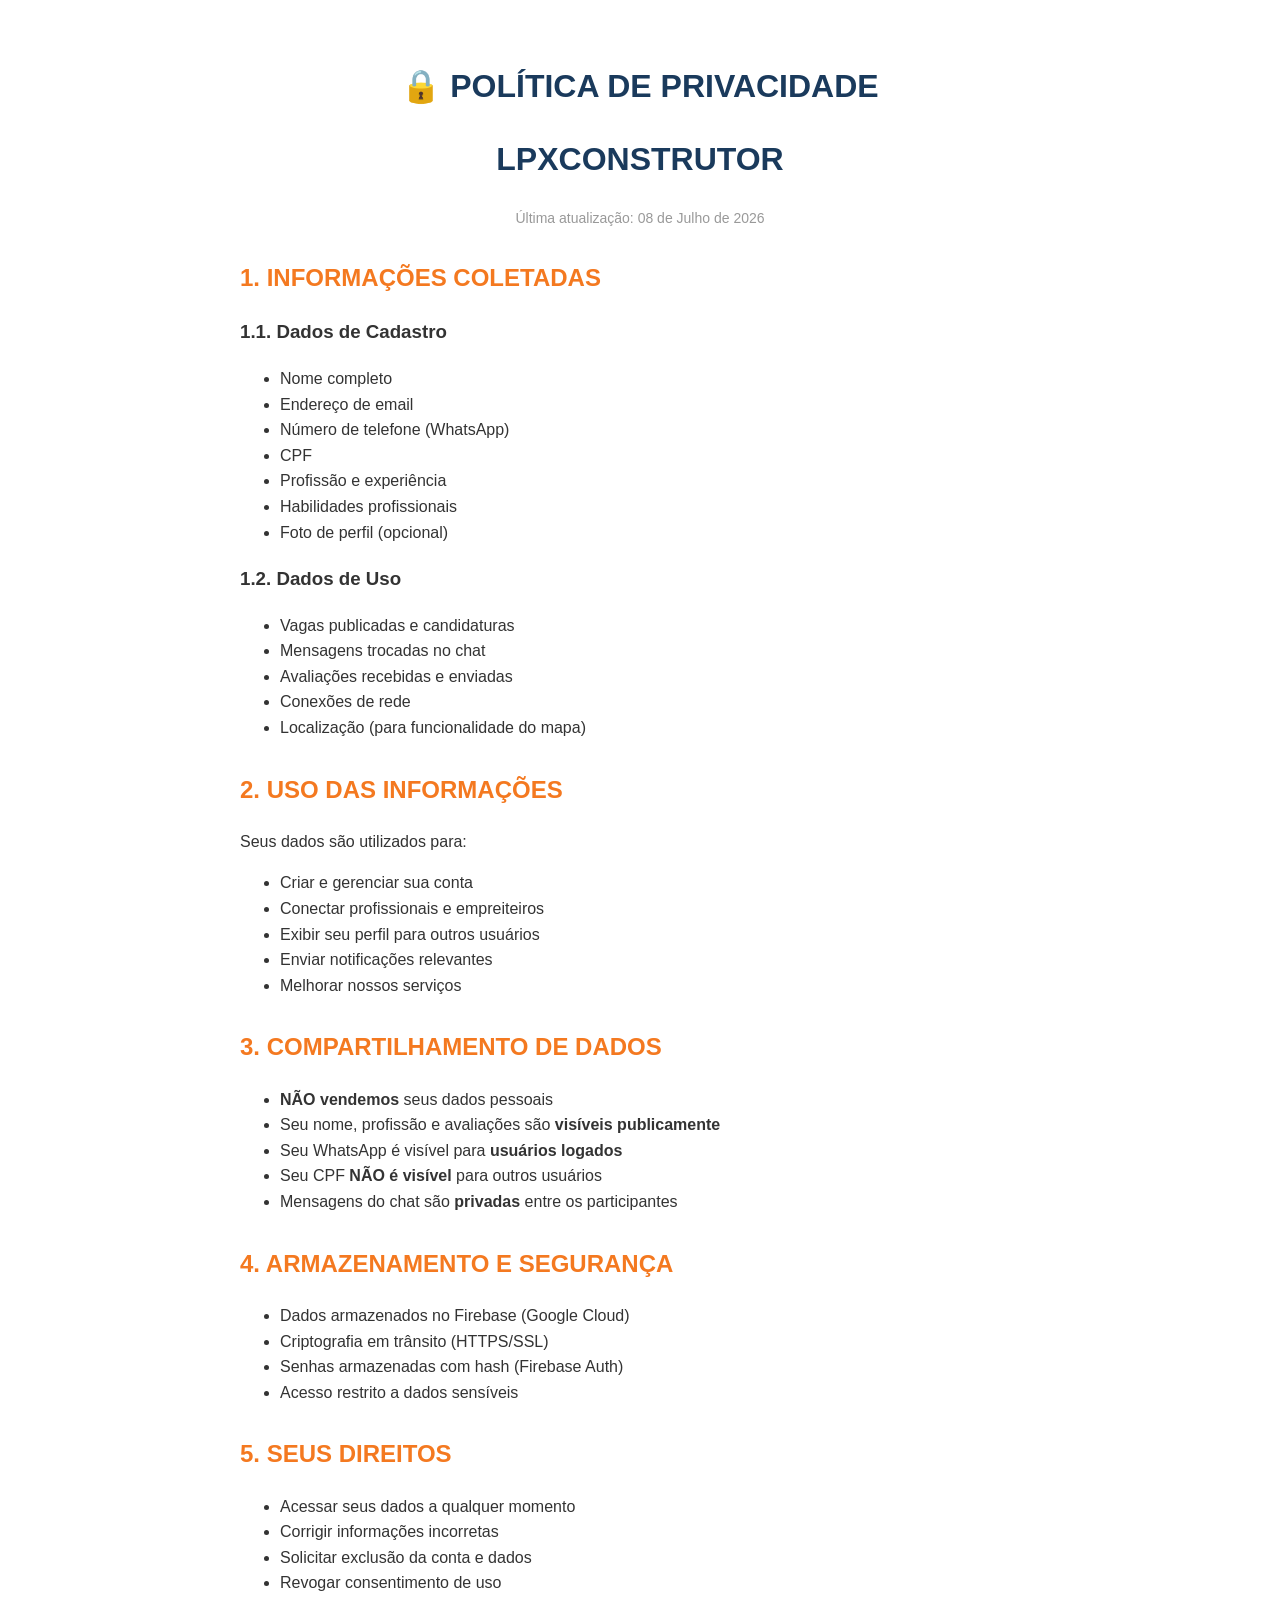
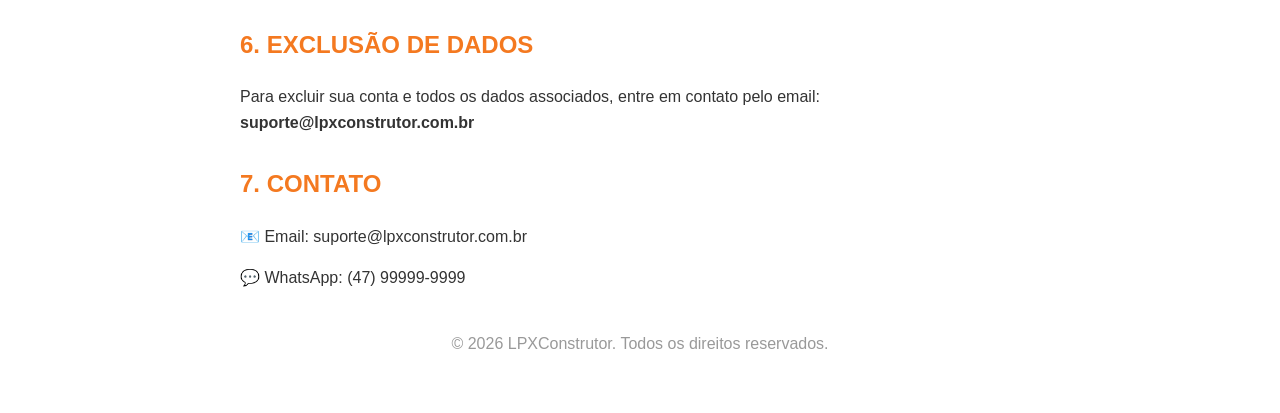
==== privacidade.html @ d35748fc "Create privacy policy page in privacidade.html Add a privacy policy page detailing data collection, " ====
<!DOCTYPE html>
<html lang="pt-BR">
<head>
    <meta charset="UTF-8">
    <meta name="viewport" content="width=device-width, initial-scale=1.0">
    <title>Política de Privacidade - LPXConstrutor</title>
    <style>
        body { font-family: 'Inter', sans-serif; max-width: 800px; margin: 0 auto; padding: 40px 20px; color: #333; line-height: 1.6; }
        h1 { color: #1A3A5C; text-align: center; }
        h2 { color: #F47920; margin-top: 30px; }
        .last-update { text-align: center; color: #999; font-size: 14px; }
    </style>
</head>
<body>

<h1>🔒 POLÍTICA DE PRIVACIDADE</h1>
<h1>LPXCONSTRUTOR</h1>
<p class="last-update">Última atualização: 08 de Julho de 2026</p>

<h2>1. INFORMAÇÕES COLETADAS</h2>
<h3>1.1. Dados de Cadastro</h3>
<ul>
    <li>Nome completo</li>
    <li>Endereço de email</li>
    <li>Número de telefone (WhatsApp)</li>
    <li>CPF</li>
    <li>Profissão e experiência</li>
    <li>Habilidades profissionais</li>
    <li>Foto de perfil (opcional)</li>
</ul>

<h3>1.2. Dados de Uso</h3>
<ul>
    <li>Vagas publicadas e candidaturas</li>
    <li>Mensagens trocadas no chat</li>
    <li>Avaliações recebidas e enviadas</li>
    <li>Conexões de rede</li>
    <li>Localização (para funcionalidade do mapa)</li>
</ul>

<h2>2. USO DAS INFORMAÇÕES</h2>
<p>Seus dados são utilizados para:</p>
<ul>
    <li>Criar e gerenciar sua conta</li>
    <li>Conectar profissionais e empreiteiros</li>
    <li>Exibir seu perfil para outros usuários</li>
    <li>Enviar notificações relevantes</li>
    <li>Melhorar nossos serviços</li>
</ul>

<h2>3. COMPARTILHAMENTO DE DADOS</h2>
<ul>
    <li><strong>NÃO vendemos</strong> seus dados pessoais</li>
    <li>Seu nome, profissão e avaliações são <strong>visíveis publicamente</strong></li>
    <li>Seu WhatsApp é visível para <strong>usuários logados</strong></li>
    <li>Seu CPF <strong>NÃO é visível</strong> para outros usuários</li>
    <li>Mensagens do chat são <strong>privadas</strong> entre os participantes</li>
</ul>

<h2>4. ARMAZENAMENTO E SEGURANÇA</h2>
<ul>
    <li>Dados armazenados no Firebase (Google Cloud)</li>
    <li>Criptografia em trânsito (HTTPS/SSL)</li>
    <li>Senhas armazenadas com hash (Firebase Auth)</li>
    <li>Acesso restrito a dados sensíveis</li>
</ul>

<h2>5. SEUS DIREITOS</h2>
<ul>
    <li>Acessar seus dados a qualquer momento</li>
    <li>Corrigir informações incorretas</li>
    <li>Solicitar exclusão da conta e dados</li>
    <li>Revogar consentimento de uso</li>
</ul>

<h2>6. EXCLUSÃO DE DADOS</h2>
<p>Para excluir sua conta e todos os dados associados, entre em contato pelo email: <strong>suporte@lpxconstrutor.com.br</strong></p>

<h2>7. CONTATO</h2>
<p>📧 Email: suporte@lpxconstrutor.com.br</p>
<p>💬 WhatsApp: (47) 99999-9999</p>

<p style="text-align: center; margin-top: 40px; color: #999;">
    © 2026 LPXConstrutor. Todos os direitos reservados.
</p>

</body>
</html>
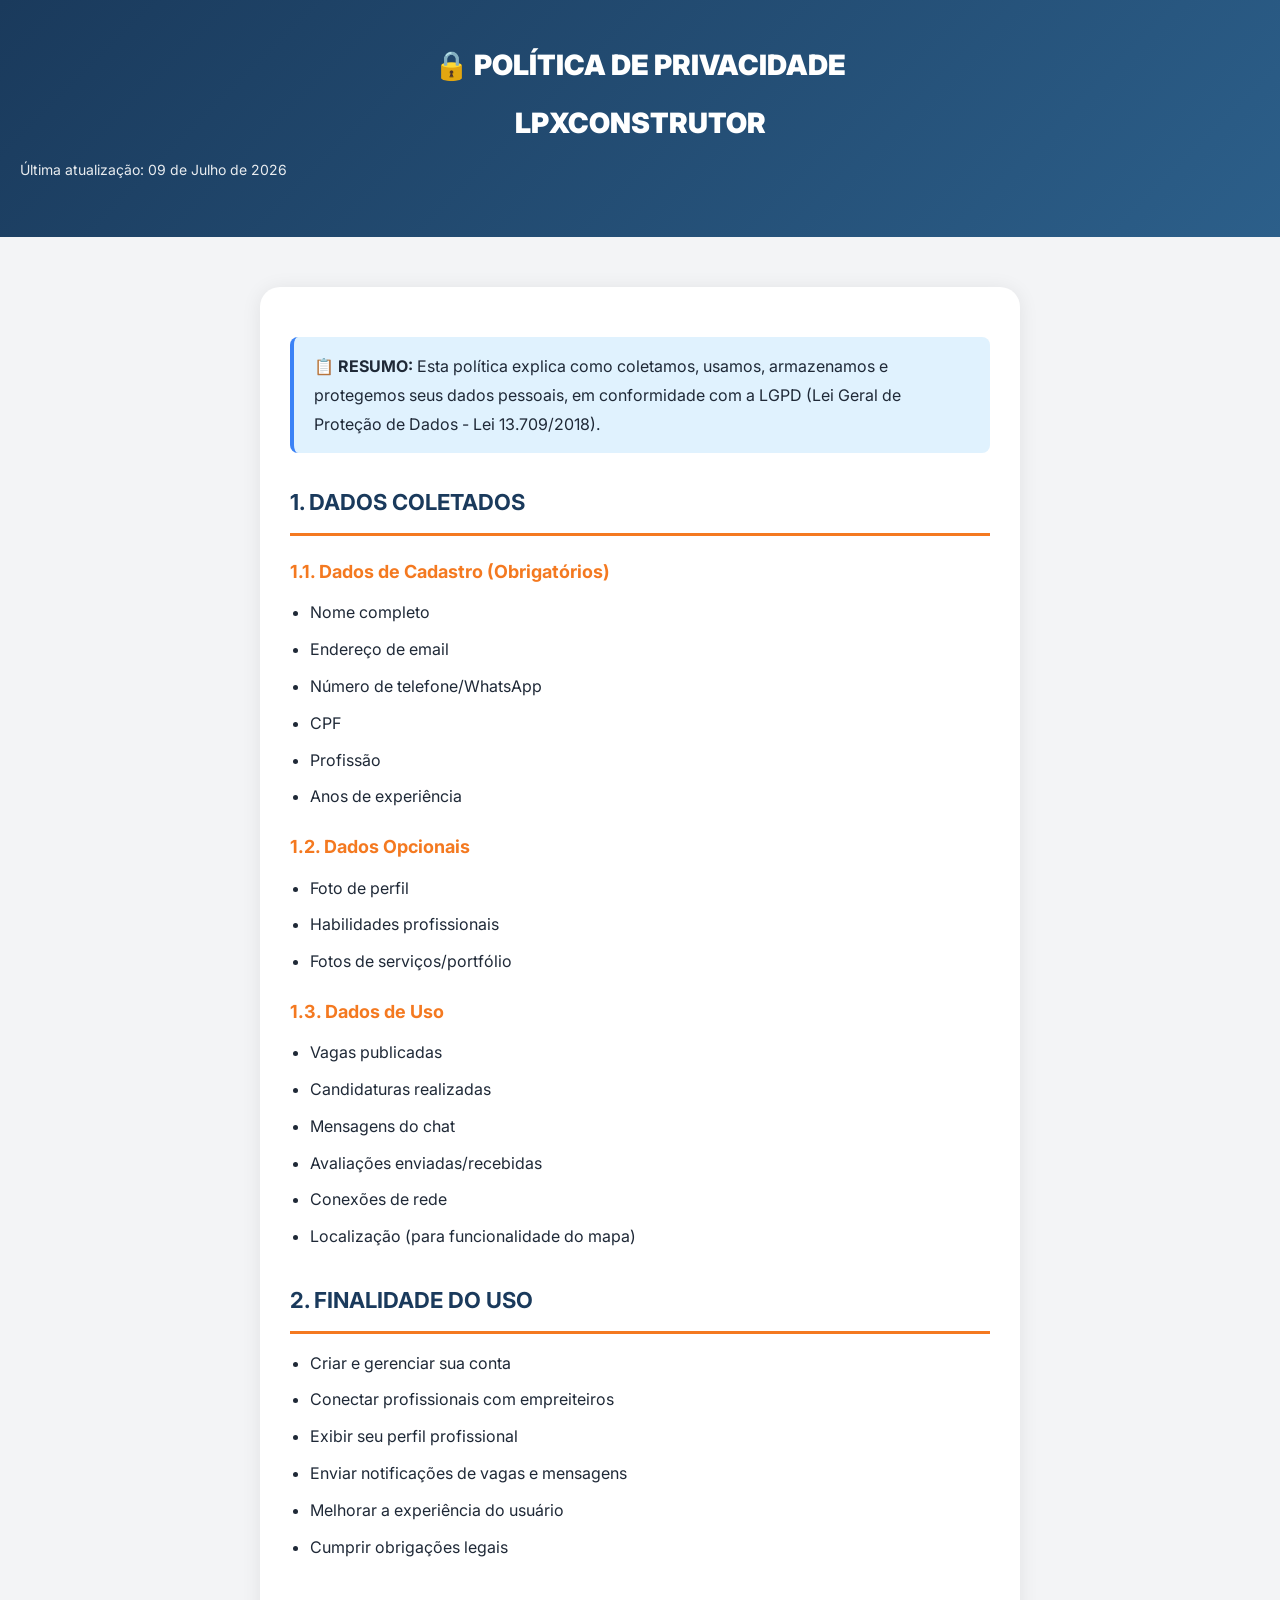
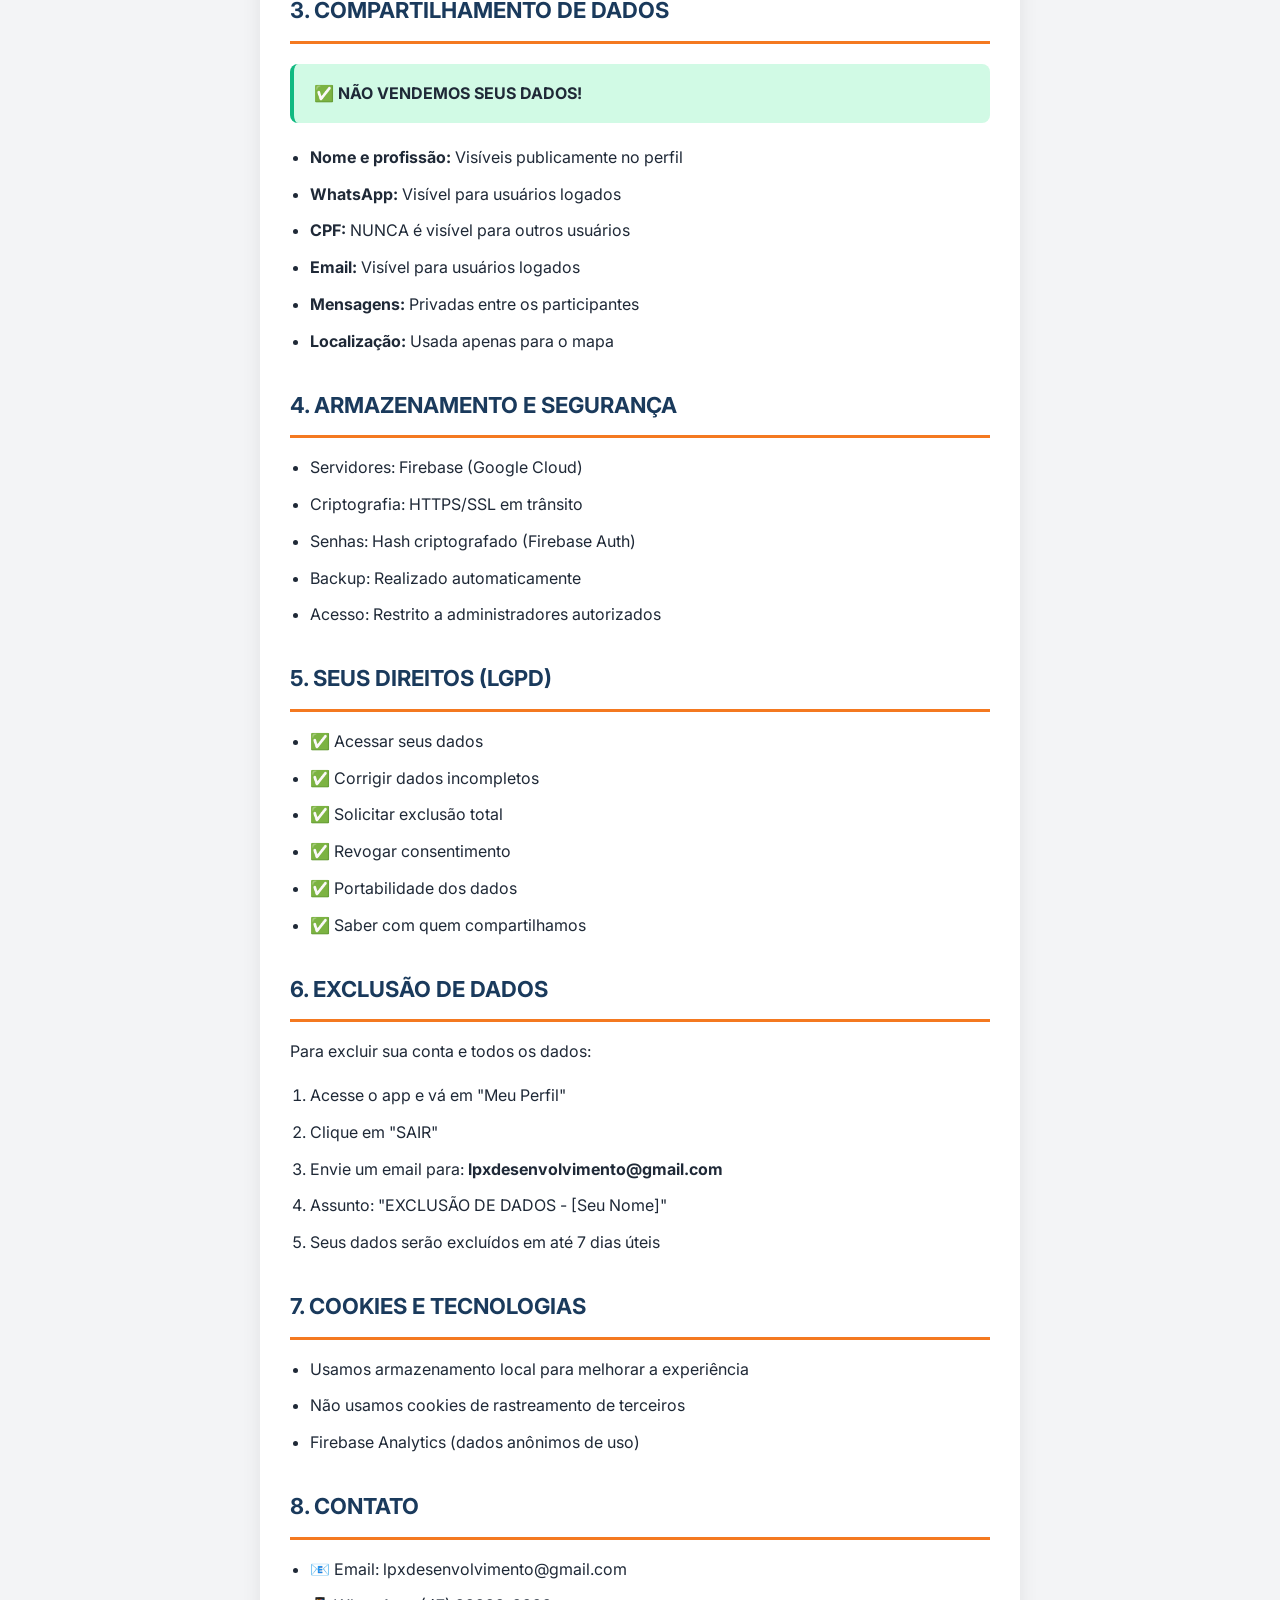
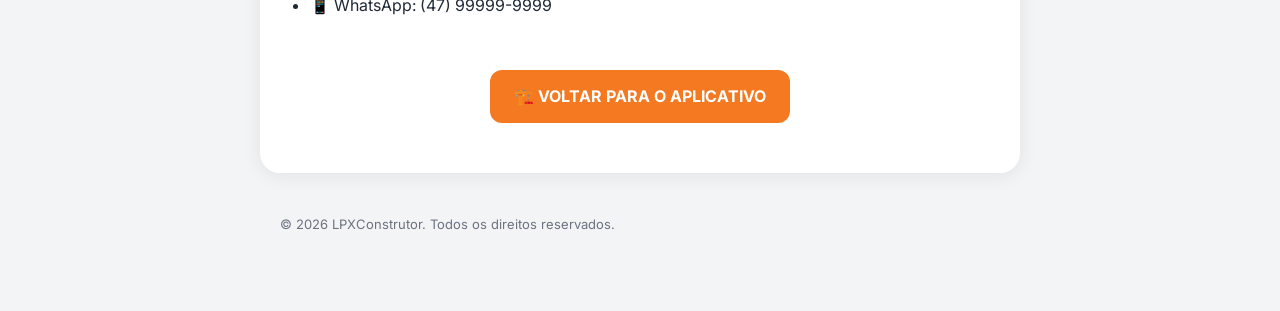
==== commit 999c096e: "Revise privacy policy and enhance styling Updated the privacy policy content, improved styling, and " ====
--- a/privacidade.html
+++ b/privacidade.html
@@ -4,85 +4,148 @@
     <meta charset="UTF-8">
     <meta name="viewport" content="width=device-width, initial-scale=1.0">
     <title>Política de Privacidade - LPXConstrutor</title>
+    <link href="https://fonts.googleapis.com/css2?family=Inter:wght@300;400;500;600;700;800;900&display=swap" rel="stylesheet">
     <style>
-        body { font-family: 'Inter', sans-serif; max-width: 800px; margin: 0 auto; padding: 40px 20px; color: #333; line-height: 1.6; }
-        h1 { color: #1A3A5C; text-align: center; }
-        h2 { color: #F47920; margin-top: 30px; }
-        .last-update { text-align: center; color: #999; font-size: 14px; }
+        :root{--primary:#1A3A5C;--secondary:#F47920;--success:#10B981;--danger:#EF4444;--warning:#F59E0B;--dark:#1F2937;--gray:#6B7280;--light:#F3F4F6;--white:#FFF}
+        *{margin:0;padding:0;box-sizing:border-box}
+        body{font-family:'Inter',-apple-system,BlinkMacSystemFont,sans-serif;background:var(--light);color:var(--dark);line-height:1.8}
+        .container{max-width:800px;margin:0 auto;padding:20px}
+        .header{background:linear-gradient(135deg,var(--primary),#2C5F8A);color:white;padding:40px 20px;text-align:center;margin-bottom:30px}
+        .header h1{font-size:28px;font-weight:900;margin-bottom:8px}
+        .header p{font-size:14px;opacity:0.9}
+        .content{background:white;border-radius:20px;padding:30px;box-shadow:0 2px 20px rgba(0,0,0,.08)}
+        h2{color:var(--primary);font-size:22px;margin:30px 0 15px;padding-bottom:10px;border-bottom:3px solid var(--secondary)}
+        h2:first-child{margin-top:0}
+        h3{color:var(--secondary);font-size:18px;margin:20px 0 10px}
+        p{margin-bottom:15px;text-align:justify}
+        ul,ol{margin:10px 0 20px 20px}
+        li{margin-bottom:8px}
+        .alert{background:#FEF3C7;border-left:4px solid var(--warning);padding:15px 20px;margin:20px 0;border-radius:8px}
+        .alert-info{background:#E0F2FE;border-left:4px solid #3B82F6}
+        .alert-success{background:#D1FAE5;border-left:4px solid var(--success)}
+        .footer{text-align:center;padding:40px 20px;color:var(--gray);font-size:13px}
+        .btn-voltar{display:inline-block;background:var(--secondary);color:white;padding:12px 24px;border-radius:12px;text-decoration:none;font-weight:700;margin:20px 0;transition:.3s}
+        .btn-voltar:hover{background:#E06B1A;transform:translateY(-2px)}
+        @media(max-width:600px){.content{padding:20px 15px}h2{font-size:20px}}
     </style>
 </head>
 <body>
 
-<h1>🔒 POLÍTICA DE PRIVACIDADE</h1>
-<h1>LPXCONSTRUTOR</h1>
-<p class="last-update">Última atualização: 08 de Julho de 2026</p>
+<div class="header">
+    <h1>🔒 POLÍTICA DE PRIVACIDADE</h1>
+    <h1>LPXCONSTRUTOR</h1>
+    <p>Última atualização: 09 de Julho de 2026</p>
+</div>
 
-<h2>1. INFORMAÇÕES COLETADAS</h2>
-<h3>1.1. Dados de Cadastro</h3>
-<ul>
-    <li>Nome completo</li>
-    <li>Endereço de email</li>
-    <li>Número de telefone (WhatsApp)</li>
-    <li>CPF</li>
-    <li>Profissão e experiência</li>
-    <li>Habilidades profissionais</li>
-    <li>Foto de perfil (opcional)</li>
-</ul>
+<div class="container">
+    <div class="content">
 
-<h3>1.2. Dados de Uso</h3>
-<ul>
-    <li>Vagas publicadas e candidaturas</li>
-    <li>Mensagens trocadas no chat</li>
-    <li>Avaliações recebidas e enviadas</li>
-    <li>Conexões de rede</li>
-    <li>Localização (para funcionalidade do mapa)</li>
-</ul>
+        <div class="alert alert-info">
+            <strong>📋 RESUMO:</strong> Esta política explica como coletamos, usamos, armazenamos e protegemos seus dados pessoais, em conformidade com a LGPD (Lei Geral de Proteção de Dados - Lei 13.709/2018).
+        </div>
 
-<h2>2. USO DAS INFORMAÇÕES</h2>
-<p>Seus dados são utilizados para:</p>
-<ul>
-    <li>Criar e gerenciar sua conta</li>
-    <li>Conectar profissionais e empreiteiros</li>
-    <li>Exibir seu perfil para outros usuários</li>
-    <li>Enviar notificações relevantes</li>
-    <li>Melhorar nossos serviços</li>
-</ul>
+        <h2>1. DADOS COLETADOS</h2>
+        <h3>1.1. Dados de Cadastro (Obrigatórios)</h3>
+        <ul>
+            <li>Nome completo</li>
+            <li>Endereço de email</li>
+            <li>Número de telefone/WhatsApp</li>
+            <li>CPF</li>
+            <li>Profissão</li>
+            <li>Anos de experiência</li>
+        </ul>
 
-<h2>3. COMPARTILHAMENTO DE DADOS</h2>
-<ul>
-    <li><strong>NÃO vendemos</strong> seus dados pessoais</li>
-    <li>Seu nome, profissão e avaliações são <strong>visíveis publicamente</strong></li>
-    <li>Seu WhatsApp é visível para <strong>usuários logados</strong></li>
-    <li>Seu CPF <strong>NÃO é visível</strong> para outros usuários</li>
-    <li>Mensagens do chat são <strong>privadas</strong> entre os participantes</li>
-</ul>
+        <h3>1.2. Dados Opcionais</h3>
+        <ul>
+            <li>Foto de perfil</li>
+            <li>Habilidades profissionais</li>
+            <li>Fotos de serviços/portfólio</li>
+        </ul>
 
-<h2>4. ARMAZENAMENTO E SEGURANÇA</h2>
-<ul>
-    <li>Dados armazenados no Firebase (Google Cloud)</li>
-    <li>Criptografia em trânsito (HTTPS/SSL)</li>
-    <li>Senhas armazenadas com hash (Firebase Auth)</li>
-    <li>Acesso restrito a dados sensíveis</li>
-</ul>
+        <h3>1.3. Dados de Uso</h3>
+        <ul>
+            <li>Vagas publicadas</li>
+            <li>Candidaturas realizadas</li>
+            <li>Mensagens do chat</li>
+            <li>Avaliações enviadas/recebidas</li>
+            <li>Conexões de rede</li>
+            <li>Localização (para funcionalidade do mapa)</li>
+        </ul>
 
-<h2>5. SEUS DIREITOS</h2>
-<ul>
-    <li>Acessar seus dados a qualquer momento</li>
-    <li>Corrigir informações incorretas</li>
-    <li>Solicitar exclusão da conta e dados</li>
-    <li>Revogar consentimento de uso</li>
-</ul>
+        <h2>2. FINALIDADE DO USO</h2>
+        <ul>
+            <li>Criar e gerenciar sua conta</li>
+            <li>Conectar profissionais com empreiteiros</li>
+            <li>Exibir seu perfil profissional</li>
+            <li>Enviar notificações de vagas e mensagens</li>
+            <li>Melhorar a experiência do usuário</li>
+            <li>Cumprir obrigações legais</li>
+        </ul>
 
-<h2>6. EXCLUSÃO DE DADOS</h2>
-<p>Para excluir sua conta e todos os dados associados, entre em contato pelo email: <strong>suporte@lpxconstrutor.com.br</strong></p>
+        <h2>3. COMPARTILHAMENTO DE DADOS</h2>
+        <div class="alert alert-success">
+            <strong>✅ NÃO VENDEMOS SEUS DADOS!</strong>
+        </div>
+        <ul>
+            <li><strong>Nome e profissão:</strong> Visíveis publicamente no perfil</li>
+            <li><strong>WhatsApp:</strong> Visível para usuários logados</li>
+            <li><strong>CPF:</strong> NUNCA é visível para outros usuários</li>
+            <li><strong>Email:</strong> Visível para usuários logados</li>
+            <li><strong>Mensagens:</strong> Privadas entre os participantes</li>
+            <li><strong>Localização:</strong> Usada apenas para o mapa</li>
+        </ul>
 
-<h2>7. CONTATO</h2>
-<p>📧 Email: suporte@lpxconstrutor.com.br</p>
-<p>💬 WhatsApp: (47) 99999-9999</p>
+        <h2>4. ARMAZENAMENTO E SEGURANÇA</h2>
+        <ul>
+            <li>Servidores: Firebase (Google Cloud)</li>
+            <li>Criptografia: HTTPS/SSL em trânsito</li>
+            <li>Senhas: Hash criptografado (Firebase Auth)</li>
+            <li>Backup: Realizado automaticamente</li>
+            <li>Acesso: Restrito a administradores autorizados</li>
+        </ul>
 
-<p style="text-align: center; margin-top: 40px; color: #999;">
-    © 2026 LPXConstrutor. Todos os direitos reservados.
-</p>
+        <h2>5. SEUS DIREITOS (LGPD)</h2>
+        <ul>
+            <li>✅ Acessar seus dados</li>
+            <li>✅ Corrigir dados incompletos</li>
+            <li>✅ Solicitar exclusão total</li>
+            <li>✅ Revogar consentimento</li>
+            <li>✅ Portabilidade dos dados</li>
+            <li>✅ Saber com quem compartilhamos</li>
+        </ul>
+
+        <h2>6. EXCLUSÃO DE DADOS</h2>
+        <p>Para excluir sua conta e todos os dados:</p>
+        <ol>
+            <li>Acesse o app e vá em "Meu Perfil"</li>
+            <li>Clique em "SAIR"</li>
+            <li>Envie um email para: <strong>lpxdesenvolvimento@gmail.com</strong></li>
+            <li>Assunto: "EXCLUSÃO DE DADOS - [Seu Nome]"</li>
+            <li>Seus dados serão excluídos em até 7 dias úteis</li>
+        </ol>
+
+        <h2>7. COOKIES E TECNOLOGIAS</h2>
+        <ul>
+            <li>Usamos armazenamento local para melhorar a experiência</li>
+            <li>Não usamos cookies de rastreamento de terceiros</li>
+            <li>Firebase Analytics (dados anônimos de uso)</li>
+        </ul>
+
+        <h2>8. CONTATO</h2>
+        <ul>
+            <li>📧 Email: lpxdesenvolvimento@gmail.com</li>
+            <li>📱 WhatsApp: (47) 99999-9999</li>
+        </ul>
+
+        <div style="text-align:center;margin-top:30px;">
+            <a href="index.html" class="btn-voltar">🏗️ VOLTAR PARA O APLICATIVO</a>
+        </div>
+
+    </div>
+    <div class="footer">
+        <p>© 2026 LPXConstrutor. Todos os direitos reservados.</p>
+    </div>
+</div>
 
 </body>
 </html>
